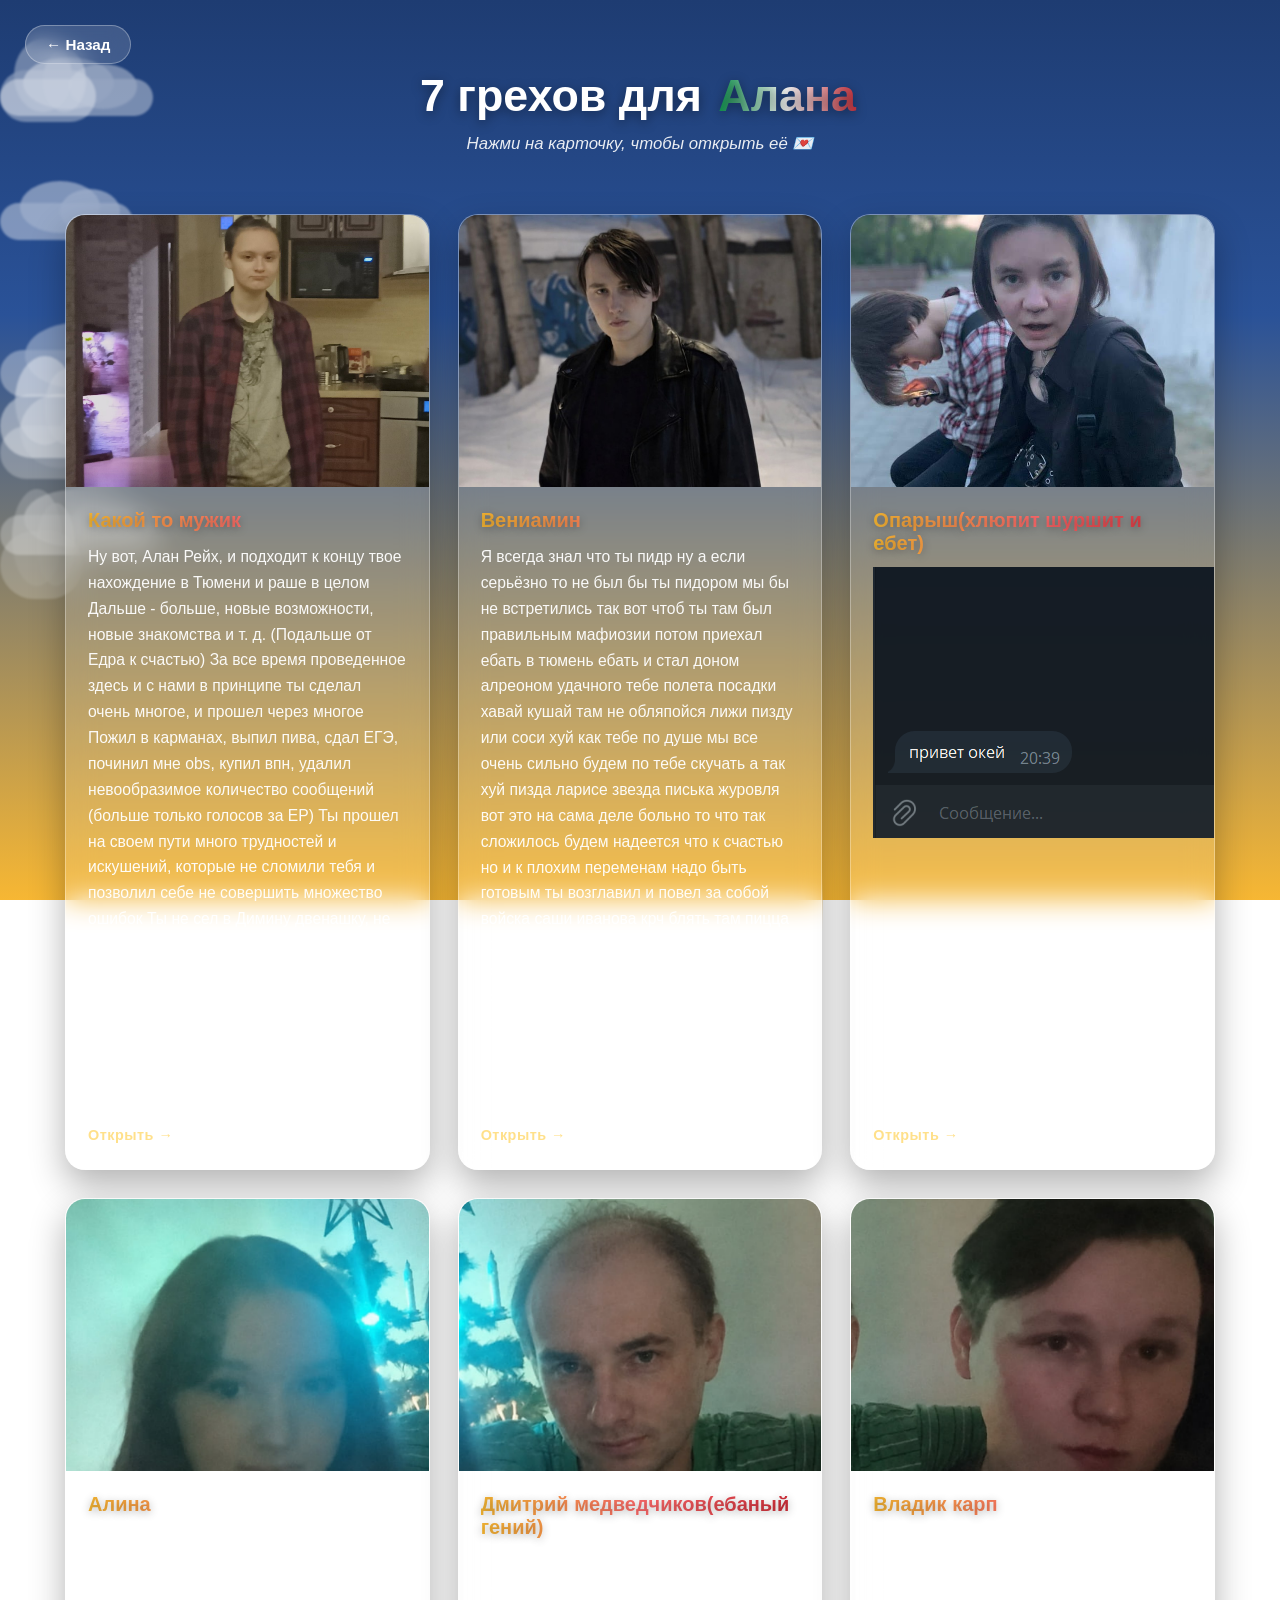
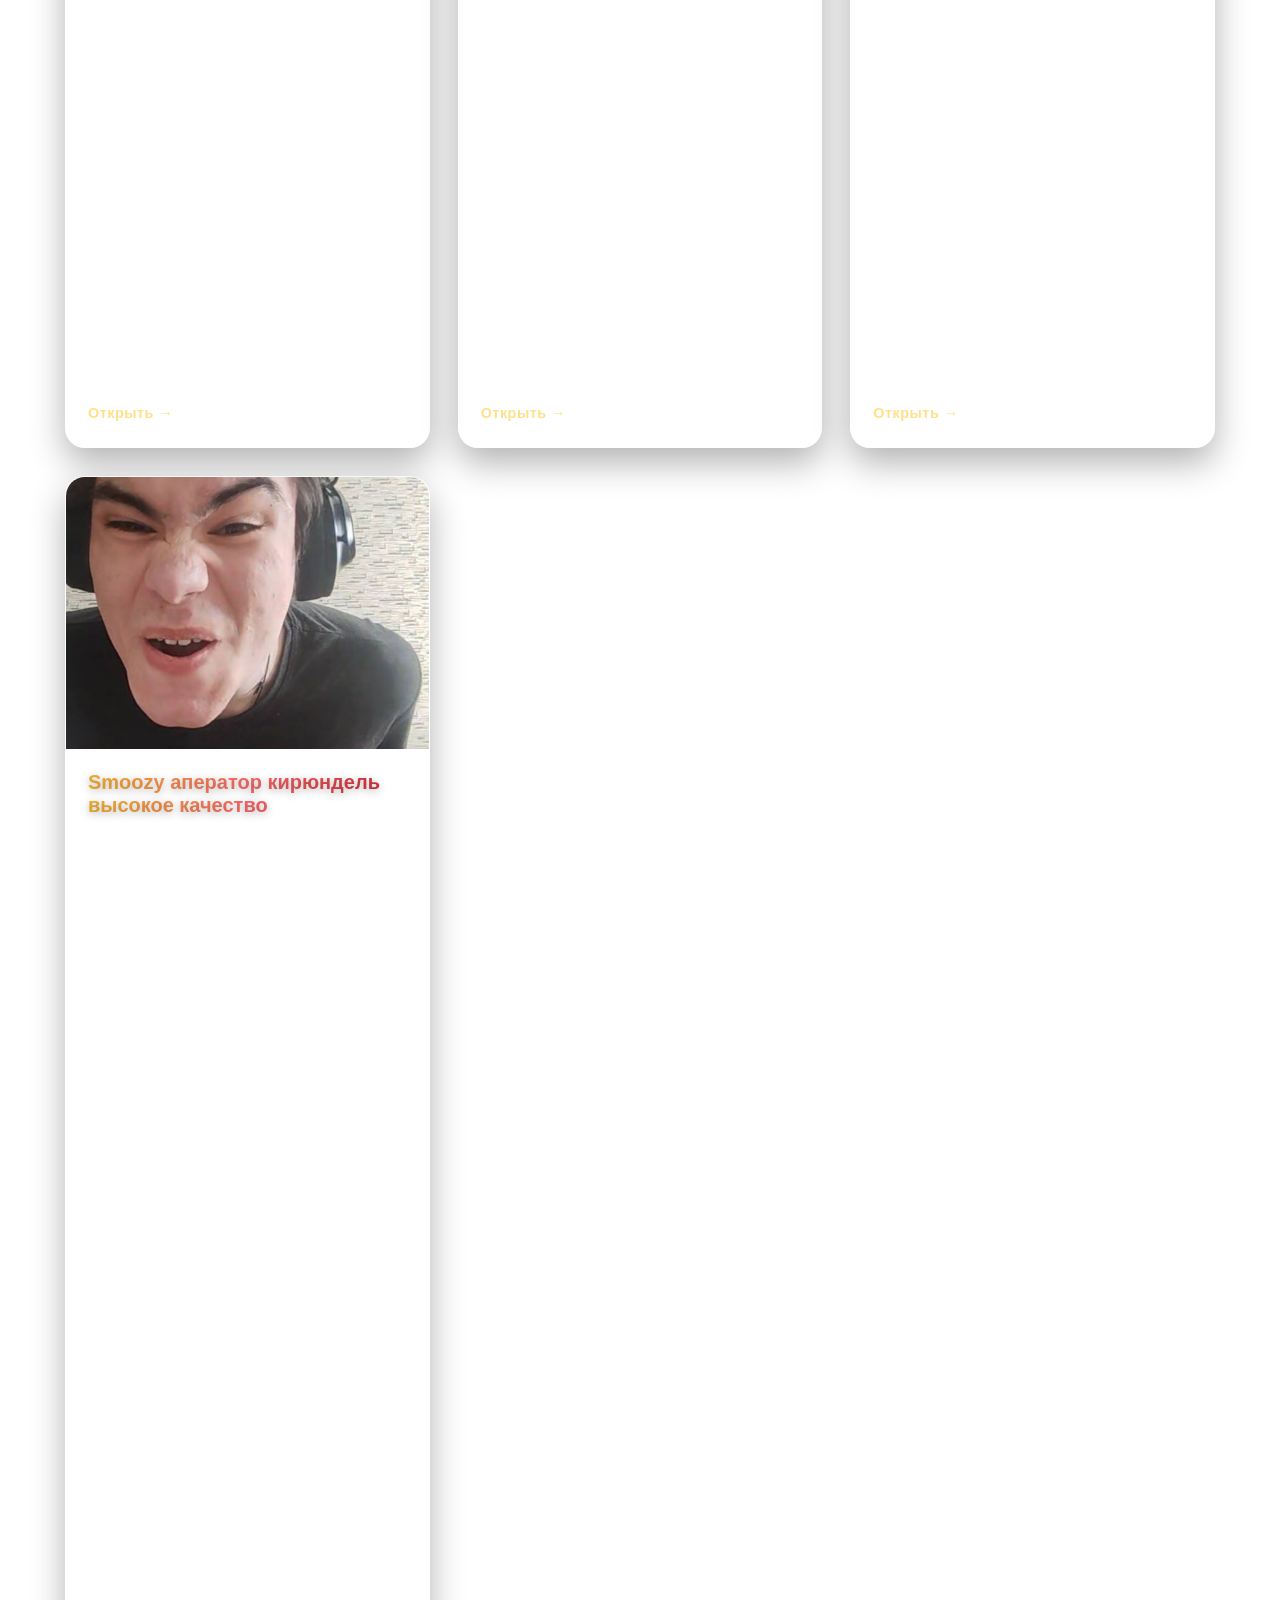
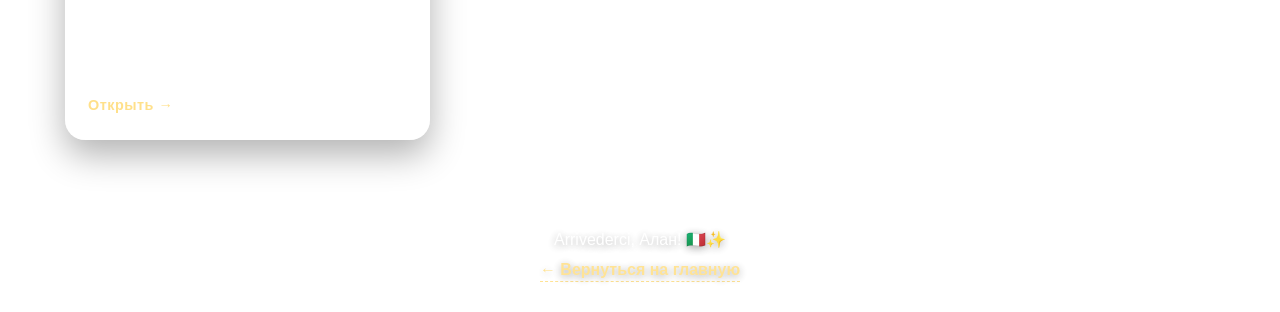
==== index2.html @ 6496cd5d "Add files via upload" ====
<!DOCTYPE html>
<html lang="ru">
<head>
    <meta charset="UTF-8">
    <meta name="viewport" content="width=device-width, initial-scale=1.0">
    <title>7 грехов для Алана Рейха 💌</title>
    <link rel="stylesheet" href="style2.css">
</head>
<body>
    <div class="sky">
        <div class="clouds" id="clouds"></div>
        <div class="plane" id="plane">✈️</div>
    </div>

    <header class="page-header">
        <a href="index.html" class="back-btn">← Назад</a>
        <h1 class="page-title">7 грехов для <span class="name">Алана</span></h1>
        <p class="page-subtitle">Нажми на карточку, чтобы открыть её 💌</p>
    </header>

    <main class="grid">

        <!-- ===== КАРТОЧКА 1 ===== -->
        <article class="wish-card" data-index="1">
            <div class="wish-image">
                <!-- ВСТАВЬ СВОЁ ИЗОБРАЖЕНИЕ -->
                <img src="Поздр1.jpg" alt="Поздравление 1">
            </div>
            <div class="wish-body">
                <h2 class="wish-title">Какой то мужик</h2>
                <p class="wish-text">
                    <!-- ВСТАВЬ СВОЁ ПОЗДРАВЛЕНИЕ -->
                    Ну вот, Алан Рейх, и подходит к концу твое нахождение в Тюмени и раше в целом

                    Дальше - больше, новые возможности, новые знакомства и т. д. (Подальше от Едра к счастью)
                    За все время проведенное здесь и с нами в принципе ты сделал очень многое, и прошел через многое
                    Пожил в карманах, выпил пива, сдал ЕГЭ, починил мне obs, купил впн, удалил невообразимое количество сообщений (больше только голосов за ЕР)

                    Ты прошел на своем пути много трудностей и искушений, которые не сломили тебя и позволил себе не совершить множество ошибок
                    Ты не сел в Димину двенашку, не смотрел на сиськи Лизы Галимовой, не устроился работать (в Чико), не сходил на страшный квест

                    В общем перечислять можно бесконечно, в любом случае это все, впереди абсолютно другая, можно сказать новая жизнь и я желаю тебе в ней удачи

                    Алан Рейх, с днем рождения!
                </p>
                <span class="wish-hint">Открыть →</span>
            </div>
        </article>

        <!-- ===== КАРТОЧКА 2 ===== -->
        <article class="wish-card" data-index="2">
            <div class="wish-image">
                <img src="Поздр2.jpg" alt="Поздравление 2">
            </div>
            <div class="wish-body">
                <h2 class="wish-title">Вениамин</h2>
                <p class="wish-text">
                    Я всегда знал что ты пидр ну а если серьёзно то не был бы ты пидором 
                    мы бы не встретились так вот чтоб ты там был правильным мафиозии 
                    потом приехал ебать в тюмень ебать и стал доном алреоном 
                    удачного тебе полета посадки хавай кушай там не обляпойся 
                    лижи пизду или соси хуй как тебе по душе мы все очень сильно будем по тебе скучать
                    а так хуй пизда ларисе звезда писька журовля вот это на сама деле больно то что так сложилось
                    будем надеется что к счастью но и к плохим переменам надо быть готовым ты возглавил и повел за собой войска саши иванова
                    крч блять там пицца говорят заебись ты попробуй скажешь потом все мы на там окажемся рано или поздно 
                    мне было весело с тобой на концертах давай, хуй у тебя нормальный 
                </p>
                <span class="wish-hint">Открыть →</span>
            </div>
        </article>

        <!-- ===== КАРТОЧКА 3 ===== -->
        <article class="wish-card" data-index="3" data-modal-img="images/wish3-modal.png">
            <div class="wish-image">
                <img src="поздр3.jpg" alt="Поздравление 3">
            </div>
            <div class="wish-body">
                <h2 class="wish-title">Опарыш(хлюпит шуршит и ебет)</h2>
                <p class="wish-text"><img src="поздр3.png" alt="" class="wishln"></p>
                <span class="wish-hint">Открыть →</span>
            </div>
        </article>

        <!-- ===== КАРТОЧКА 4 ===== -->
        <article class="wish-card" data-index="4">
            <div class="wish-image">
                <img src="поздр4.png" alt="Поздравление 4">
            </div>
            <div class="wish-body">
                <h2 class="wish-title">Алина</h2>
                <p class="wish-text">
                    крч мда поздравляю с полетом приятной посадки, будь здоров чтоб тебя там учили заебись вообщем то да с голой жопой не ходи папердоли тебе в попу
                </p>
                <span class="wish-hint">Открыть →</span>
            </div>
        </article>

        <!-- ===== КАРТОЧКА 5 ===== -->
        <article class="wish-card" data-index="5">
            <div class="wish-image">
                <img src="поздр5.png" alt="Поздравление 5">
            </div>
            <div class="wish-body">
                <h2 class="wish-title">Дмитрий медведчиков(ебаный гений)</h2>
                <p class="wish-text">
                    Прив, надеюсь негры которые незаконно пересекли границу не примут тебя за типичную русскую Наташку и не изнасилуют, ну и надеюсь что маленькая и победоносная дойдет быстренько до твоего там села ебаного итальянского и мы там встретимся (Z), обоссы там за нас всех хату это пидораса ебаного Соловьева, надеюсь его ебаная спидозная шлюха мамаша здохнет в мучениях когда их вместе с ее ебаный ссынком повесят на столбах, короче в рот их ебать, давай там не скучай, в рот себе не кончай, на крайняк приезжай, ну и соси пидор ебаный, двенашка топ, доедет до Рима и обратно, не то что твой ебаный Ниссан Санни, короче, с днём рождения, соси
                </p>
                <span class="wish-hint">Открыть →</span>
            </div>
        </article>

        <!-- ===== КАРТОЧКА 6 ===== -->
        <article class="wish-card" data-index="6">
            <div class="wish-image">
                <img src="поздр6.png" alt="Поздравление 6">
            </div>
            <div class="wish-body">
                <h2 class="wish-title">Владик карп</h2>
                <p class="wish-text">
                    Ну чтож, вот этот момент и свершился. Ахаха, как будто в последний путь отправляем. Я хз, что писать, потому что хочу сказать всё вживую лично, уже изрядно выпившим) Но понимаю, что в тексте надо бы чтоб тоже чета осталось. Чтоб не спойлерить, просто скажу спасибо за всё. Поток воспоминаний просто с ума сойти. Пишу это и слёзы наворачиваются, ахах. В общем вот, основное скажу потом. Очень жду новой встречи, новой посиделки, новой поездки
                </p>
                <span class="wish-hint">Открыть →</span>
            </div>
        </article>

        <!-- ===== КАРТОЧКА 7 ===== -->
        <article class="wish-card" data-index="7">
            <div class="wish-image">
                <!-- ВСТАВЬ СВОЁ ИЗОБРАЖЕНИЕ -->
                <img src="поздр7.jpg" alt="Поздравление 7">
            </div>
            <div class="wish-body">
                <h2 class="wish-title">Smoozy аператор кирюндель высокое качество</h2>
                <p class="wish-text">
                    <!-- ВСТАВЬ СВОЁ ПОЗДРАВЛЕНИЕ -->
                    Сегодня отмечается годовая дата твоего существования — событие, статистически неизбежное для всех живых организмов, но не менее любопытное с точки зрения демографии.

                    Констатирую с научной беспристрастностью: твоё предстоящее отбытие представляет собой процесс, вызывающий у меня положительную эмоциональную реакцию, сравнимую с чувством облегчения после устранения переменной, ранее вносившей помехи в стабильность системы.

                    Что касается дальнейшего пребывания в данной локации — прогностическая модель указывает на низкую вероятность твоего возвращения, что можно расценивать как благоприятный исход для среды в целом.

                    Отдельного упоминания заслуживает объект зависти: в отличие от прочих элементов системы, обречённых на длительную стагнацию (в просторечии — «гниение») в текущих условиях, ты избегаешь этой участи. Отмечу это без злорадства, чисто в констатирующем ключе.

                    Пожелание удачи опускаю как избыточное — согласно имеющимся данным, ты уже находишься в зоне статистически повышенного везения.

                    Единственное, что остаётся пожелать — сохранение текущего уровня эрудиции, поскольку деградация данного параметра наблюдается повсеместно, и было бы жаль, если бы ты пополнил эту выборку.

                    
                </p>
                <span class="wish-hint">Открыть →</span>
            </div>
        </article>
    </main>

    <!-- ===== МОДАЛЬНОЕ ОКНО ===== -->
    <div class="modal" id="modal" aria-hidden="true">
        <div class="modal-backdrop" data-close></div>
        <div class="modal-content" role="dialog" aria-modal="true">
            <button class="modal-close" id="modalClose" aria-label="Закрыть">×</button>

            <div class="modal-image">
                <img src="" alt="" id="modalImg">
            </div>

            <div class="modal-body">
                <h2 class="modal-title" id="modalTitle"></h2>
                <p class="modal-text" id="modalText"></p>
                <div class="modal-nav">
                    <button class="modal-prev" id="modalPrev">← Пред.</button>
                    <span class="modal-counter" id="modalCounter">1 / 6</span>
                    <button class="modal-next" id="modalNext">След. →</button>
                </div>
            </div>
        </div>
    </div>

    <footer class="footer">
        <p>Arrivederci, Алан! 🇮🇹✨</p>
        <a href="index.html" class="footer-link">← Вернуться на главную</a>
    </footer>

    <script src="script2.js"></script>
</body>
</html>
---- style2.css ----
* {
    margin: 0;
    padding: 0;
    box-sizing: border-box;
}

body {
    font-family: 'Segoe UI', 'Helvetica Neue', Arial, sans-serif;
    min-height: 100vh;
    background: linear-gradient(180deg, #1e3c72 0%, #2a5298 35%, #f7b733 100%);
    background-attachment: fixed;
    color: #fff;
    overflow-x: hidden;
    position: relative;
}

/* Небо */
.sky {
    position: fixed;
    inset: 0;
    overflow: hidden;
    z-index: 0;
    pointer-events: none;
}

.cloud {
    position: absolute;
    background: rgba(255, 255, 255, 0.75);
    border-radius: 50px;
    filter: blur(1px);
    animation: drift linear infinite;
}

.cloud::before,
.cloud::after {
    content: '';
    position: absolute;
    background: inherit;
    border-radius: 50%;
}

.cloud::before {
    width: 60%;
    height: 140%;
    top: -60%;
    left: 15%;
}

.cloud::after {
    width: 45%;
    height: 120%;
    top: -40%;
    right: 10%;
}

@keyframes drift {
    from { transform: translateX(-30vw); }
    to   { transform: translateX(130vw); }
}

.plane {
    position: fixed;
    font-size: 2.2rem;
    top: 12%;
    left: -10%;
    z-index: 1;
    animation: fly 22s linear infinite;
    filter: drop-shadow(0 4px 6px rgba(0, 0, 0, 0.3));
}

@keyframes fly {
    0%   { left: -10%; top: 18%; transform: rotate(8deg); }
    50%  { top: 10%; }
    100% { left: 110%; top: 15%; transform: rotate(8deg); }
}

/* Заголовок страницы */
.page-header {
    position: relative;
    z-index: 2;
    text-align: center;
    padding: 70px 20px 30px;
}

.back-btn {
    position: absolute;
    top: 25px;
    left: 25px;
    display: inline-block;
    padding: 10px 20px;
    background: rgba(255, 255, 255, 0.15);
    backdrop-filter: blur(10px);
    -webkit-backdrop-filter: blur(10px);
    border: 1px solid rgba(255, 255, 255, 0.3);
    border-radius: 50px;
    color: #fff;
    text-decoration: none;
    font-weight: 600;
    font-size: 0.95rem;
    transition: all 0.25s ease;
}

.back-btn:hover {
    background: rgba(255, 255, 255, 0.28);
    transform: translateX(-3px);
}

.page-title {
    font-size: clamp(1.8rem, 4.5vw, 2.8rem);
    font-weight: 800;
    margin-bottom: 12px;
    text-shadow: 0 3px 12px rgba(0, 0, 0, 0.4);
}

.page-title .name {
    background: linear-gradient(90deg, #009246, #ffffff, #ce2b37);
    -webkit-background-clip: text;
    background-clip: text;
    -webkit-text-fill-color: transparent;
    display: inline-block;
    padding: 0 4px;
}

.page-subtitle {
    font-size: 1.05rem;
    opacity: 0.9;
    font-style: italic;
}

/* Сетка карточек */
.grid {
    position: relative;
    z-index: 2;
    display: grid;
    grid-template-columns: repeat(auto-fit, minmax(280px, 1fr));
    gap: 28px;
    max-width: 1200px;
    margin: 0 auto;
    padding: 30px 25px 60px;
}

/* Карточка */
.wish-card {
    background: rgba(255, 255, 255, 0.12);
    backdrop-filter: blur(14px);
    -webkit-backdrop-filter: blur(14px);
    border: 1px solid rgba(255, 255, 255, 0.3);
    border-radius: 20px;
    overflow: hidden;
    box-shadow: 0 15px 35px rgba(0, 0, 0, 0.3);
    transition: transform 0.35s ease, box-shadow 0.35s ease;
    display: flex;
    flex-direction: column;
    animation: fadeUp 0.8s ease both;
}

.wish-card:nth-child(1) { animation-delay: 0.05s; }
.wish-card:nth-child(2) { animation-delay: 0.15s; }
.wish-card:nth-child(3) { animation-delay: 0.25s; }
.wish-card:nth-child(4) { animation-delay: 0.35s; }
.wish-card:nth-child(5) { animation-delay: 0.45s; }
.wish-card:nth-child(6) { animation-delay: 0.55s; }

@keyframes fadeUp {
    from { opacity: 0; transform: translateY(40px); }
    to   { opacity: 1; transform: translateY(0); }
}

.wish-card:hover {
    transform: translateY(-8px) scale(1.02);
    box-shadow: 0 25px 50px rgba(0, 0, 0, 0.45);
}

/* Изображение */
.wish-image {
    width: 100%;
    aspect-ratio: 4 / 3;
    overflow: hidden;
    background: rgba(0, 0, 0, 0.2);
}

.wish-image img {
    width: 100%;
    height: 100%;
    object-fit: cover;
    display: block;
    transition: transform 0.5s ease;
}

.wish-card:hover .wish-image img {
    transform: scale(1.08);
}

/* Тело карточки */
.wish-body {
    padding: 22px 22px 26px;
    flex: 1;
    display: flex;
    flex-direction: column;
}

.wish-title {
    font-size: 1.25rem;
    font-weight: 700;
    margin-bottom: 12px;
    color: #ffe08a;
    text-shadow: 0 2px 8px rgba(0, 0, 0, 0.3);
     background: linear-gradient(90deg, #f7b733, #ff6b6b, #ce2b37);
    -webkit-background-clip: text;
    background-clip: text;
    -webkit-text-fill-color: transparent;
    color: transparent;
}

.wish-text {
    font-size: 0.98rem;
    line-height: 1.65;
    opacity: 0.95;
    flex: 1;
}

/* Футер */
.footer {
    position: relative;
    z-index: 2;
    text-align: center;
    padding: 30px 20px;
    font-size: 1rem;
    opacity: 0.9;
    text-shadow: 0 2px 8px rgba(0, 0, 0, 0.4);
}

.footer-link {
    display: inline-block;
    margin-top: 12px;
    color: #ffe08a;
    text-decoration: none;
    font-weight: 600;
    border-bottom: 1px dashed #ffe08a;
    padding-bottom: 2px;
    transition: opacity 0.2s ease;
}

.footer-link:hover {
    opacity: 0.75;
}

/* Адаптив */
@media (max-width: 600px) {
    .page-header {
        padding: 80px 15px 20px;
    }

    .back-btn {
        top: 18px;
        left: 15px;
        padding: 8px 16px;
        font-size: 0.88rem;
    }

    .grid {
        padding: 20px 15px 45px;
        gap: 20px;
    }

    .wish-body {
        padding: 18px;
    }
}

/* ===== Подсказка "Открыть →" ===== */
.wish-hint {
    display: inline-block;
    margin-top: 14px;
    font-size: 0.9rem;
    font-weight: 700;
    color: #ffe08a;
    letter-spacing: 0.5px;
    transition: transform 0.25s ease;
}

.wish-card {
    cursor: pointer;
}

.wish-card:hover .wish-hint {
    transform: translateX(6px);
}

/* ===== Модальное окно ===== */
.modal {
    position: fixed;
    inset: 0;
    z-index: 1000;
    display: none;
    align-items: center;
    justify-content: center;
    padding: 20px;
}

.modal.open {
    display: flex;
    animation: modalFade 0.3s ease;
}

@keyframes modalFade {
    from { opacity: 0; }
    to   { opacity: 1; }
}

.modal-backdrop {
    position: absolute;
    inset: 0;
    background: rgba(0, 0, 0, 0.75);
    backdrop-filter: blur(6px);
    -webkit-backdrop-filter: blur(6px);
    cursor: pointer;
}

.modal-content {
    position: relative;
    background: rgba(30, 60, 114, 0.85);
    backdrop-filter: blur(20px);
    -webkit-backdrop-filter: blur(20px);
    border: 1px solid rgba(255, 255, 255, 0.25);
    border-radius: 22px;
    max-width: 720px;
    width: 100%;
    max-height: 90vh;
    overflow: hidden;
    display: flex;
    flex-direction: column;
    box-shadow: 0 30px 80px rgba(0, 0, 0, 0.6);
    animation: modalPop 0.35s cubic-bezier(0.18, 0.89, 0.32, 1.28);
}

@keyframes modalPop {
    from { transform: scale(0.85) translateY(30px); opacity: 0; }
    to   { transform: scale(1) translateY(0); opacity: 1; }
}

.modal-close {
    position: absolute;
    top: 14px;
    right: 14px;
    z-index: 3;
    width: 42px;
    height: 42px;
    border-radius: 50%;
    border: none;
    background: rgba(255, 255, 255, 0.18);
    color: #fff;
    font-size: 1.6rem;
    line-height: 1;
    cursor: pointer;
    display: flex;
    align-items: center;
    justify-content: center;
    transition: background 0.2s ease, transform 0.2s ease;
}

.modal-close:hover {
    background: rgba(206, 43, 55, 0.85);
    transform: rotate(90deg);
}

.modal-image {
    width: 100%;
    max-height: 45vh;
    overflow: hidden;
    background: rgba(0, 0, 0, 0.3);
    flex-shrink: 0;
}

.modal-image img {
    width: 100%;
    height: 100%;
    max-height: 45vh;
    object-fit: cover;
    display: block;
}

.modal-body {
    padding: 26px 30px 24px;
    overflow-y: auto;
}

.modal-title {
    font-size: 1.5rem;
    font-weight: 800;
    color: #ffe08a;
    margin-bottom: 14px;
    text-shadow: 0 2px 8px rgba(0, 0, 0, 0.4);
}

.modal-text {
    font-size: 1.05rem;
    line-height: 1.7;
    opacity: 0.96;
    margin-bottom: 24px;
    white-space: pre-line;
}

.modal-nav {
    display: flex;
    align-items: center;
    justify-content: space-between;
    gap: 12px;
    border-top: 1px solid rgba(255, 255, 255, 0.2);
    padding-top: 18px;
}

.modal-prev,
.modal-next {
    background: rgba(255, 255, 255, 0.15);
    border: 1px solid rgba(255, 255, 255, 0.3);
    color: #fff;
    padding: 10px 18px;
    border-radius: 50px;
    cursor: pointer;
    font-weight: 600;
    font-size: 0.95rem;
    transition: all 0.2s ease;
}

.modal-prev:hover,
.modal-next:hover {
    background: rgba(255, 255, 255, 0.3);
    transform: translateY(-2px);
}

.modal-prev:disabled,
.modal-next:disabled {
    opacity: 0.35;
    cursor: not-allowed;
    transform: none;
}

.modal-counter {
    font-size: 0.95rem;
    font-weight: 700;
    opacity: 0.85;
}

/* Блокируем скролл body когда модалка открыта */
body.modal-open {
    overflow: hidden;
}

/* Адаптив для модалки */
@media (max-width: 600px) {
    .modal-content {
        max-height: 95vh;
        border-radius: 18px;
    }

    .modal-image {
        max-height: 38vh;
    }

    .modal-image img {
        max-height: 38vh;
    }

    .modal-body {
        padding: 20px 20px 18px;
    }

    .modal-title {
        font-size: 1.25rem;
    }

    .modal-text {
        font-size: 0.98rem;
    }

    .modal-prev,
    .modal-next {
        padding: 8px 14px;
        font-size: 0.88rem;
    }

    .modal-close {
        width: 36px;
        height: 36px;
        font-size: 1.4rem;
        top: 10px;
        right: 10px;
    }
}

.modal-text img {
    width: 100%;
    max-width: 100%;
}
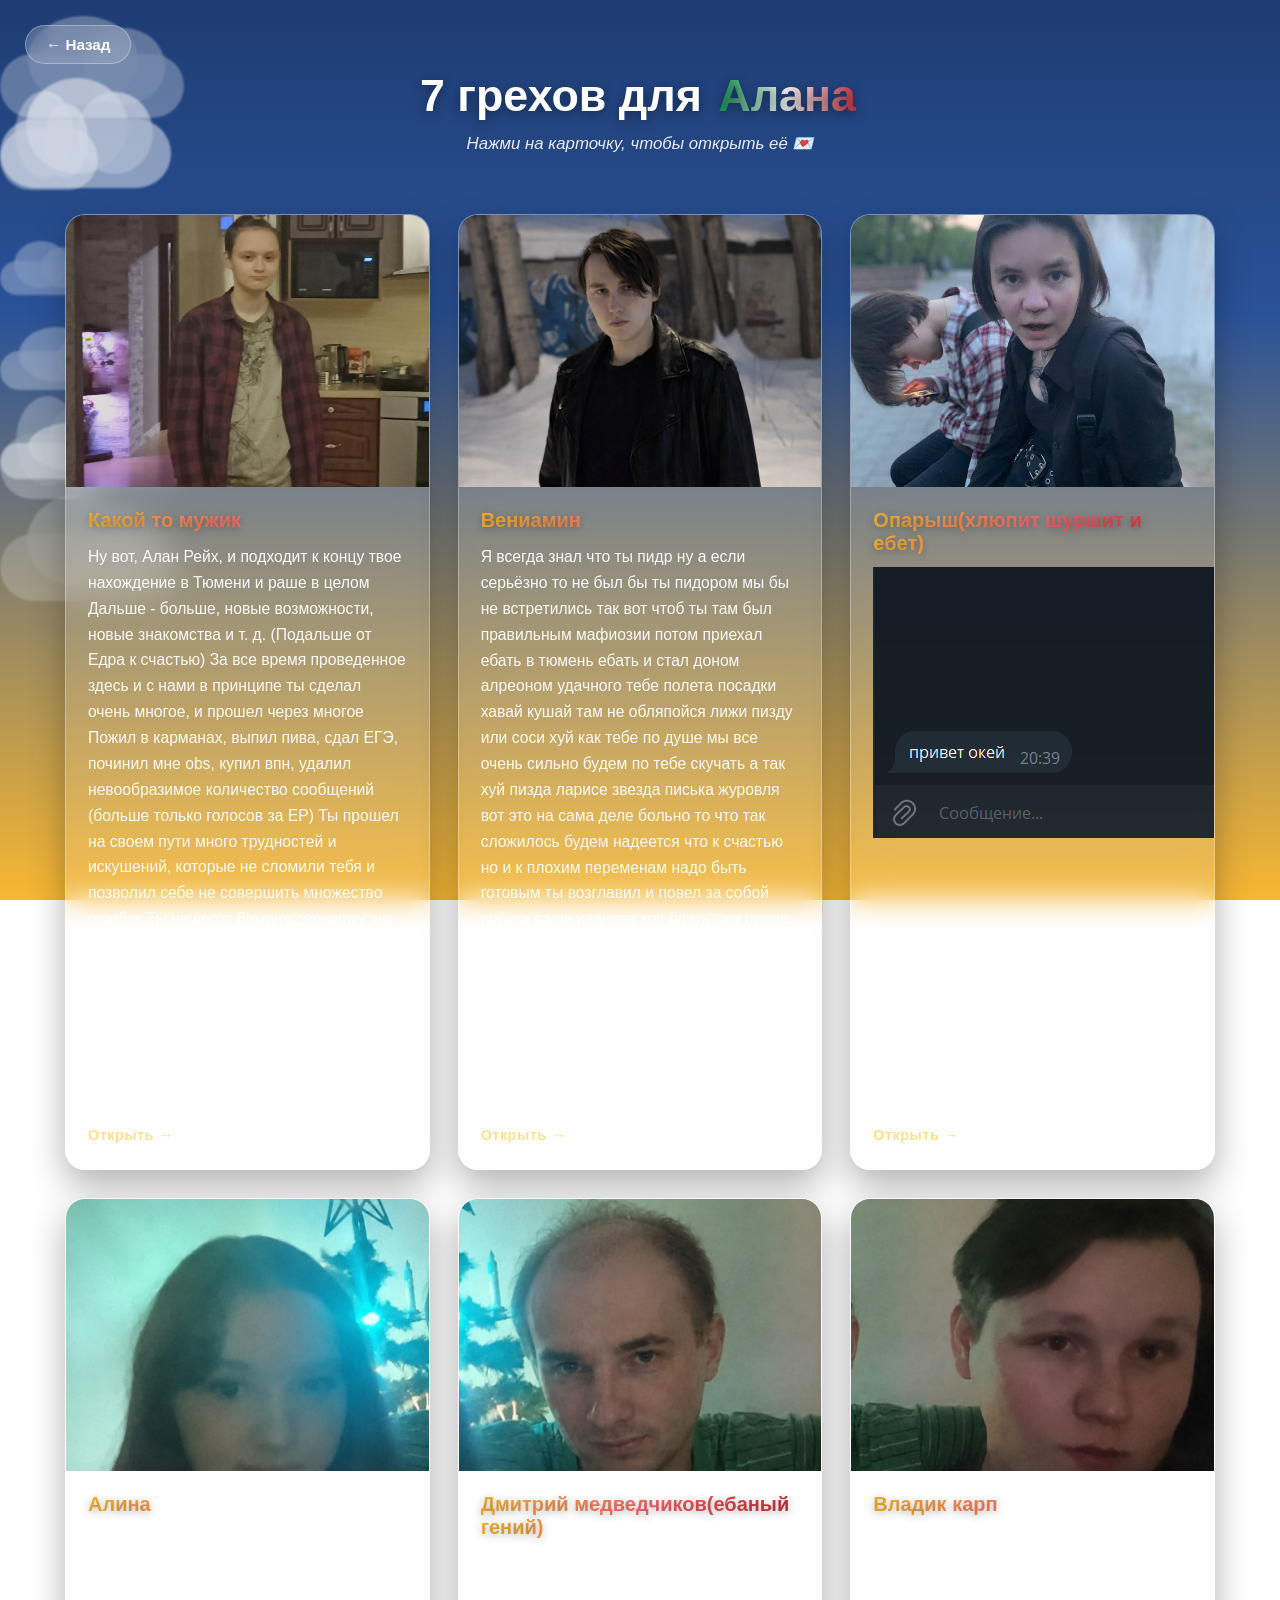
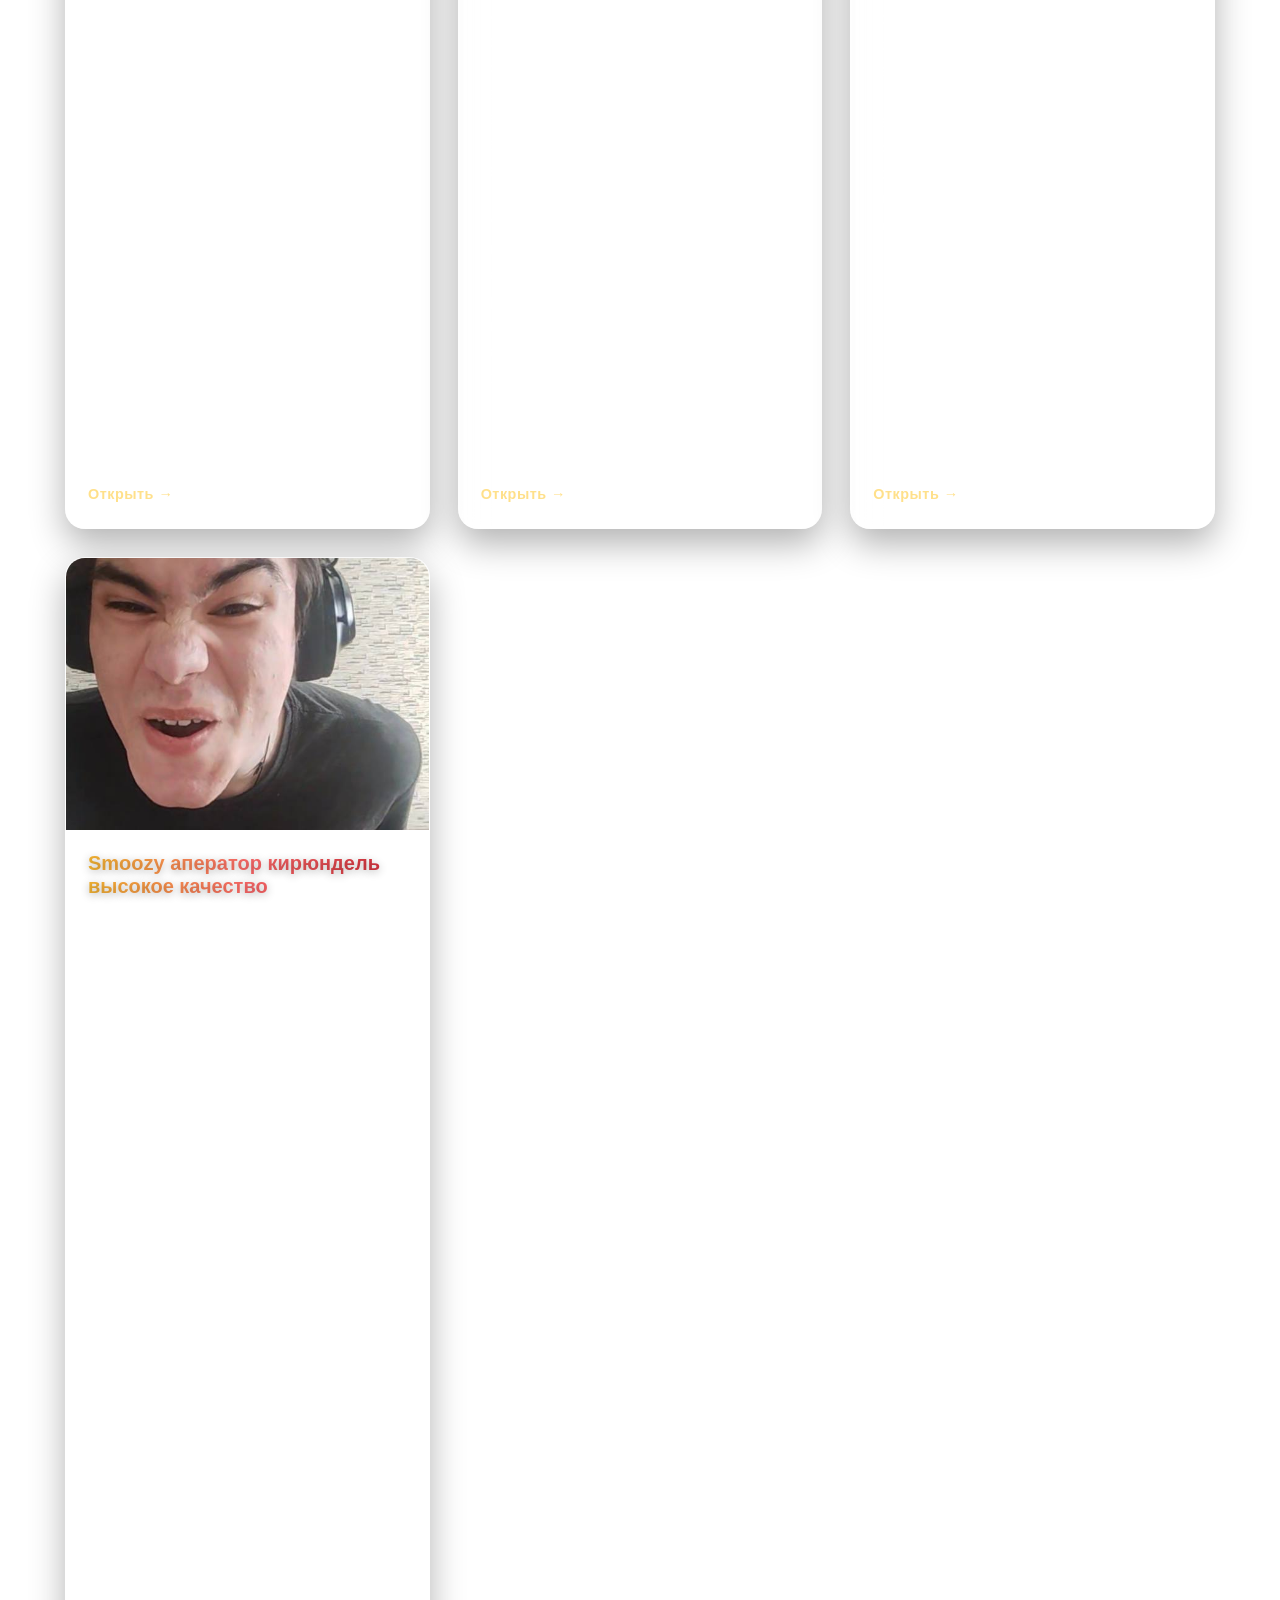
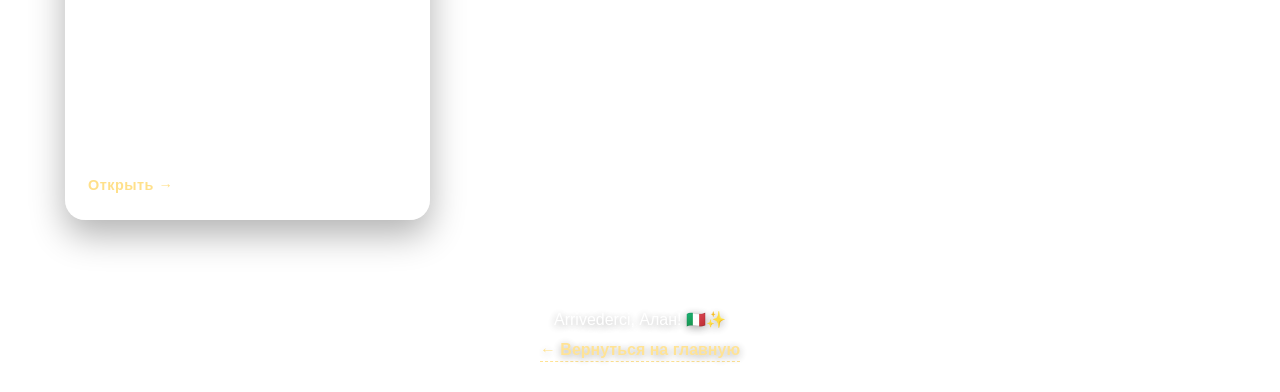
==== commit 2699be61: "Update index2.html" ====
--- a/index2.html
+++ b/index2.html
@@ -89,7 +89,8 @@
             <div class="wish-body">
                 <h2 class="wish-title">Алина</h2>
                 <p class="wish-text">
-                    крч мда поздравляю с полетом приятной посадки, будь здоров чтоб тебя там учили заебись вообщем то да с голой жопой не ходи папердоли тебе в попу
+                    крч мда поздравляю с полетом приятной посадки, будь здоров чтоб тебя там учили заебись вообщем то да с голой жопой не ходи папердоли тебе в попу(Сообщение вениамина потому что я думал что алина не успеет отправить сообщение)
+                    На а теперь моё сообщение буря мыслей, не знаю как передать и описать все. хочу сказать, что очень рада знакомству с тобой. Вспоминаю, как мы первый раз все собрались на даче в честь дня рождения Влада и как я переживала, что меня не примут и будут ко мне плохо относиться.  Тогда ты мне лично сказал очень добрые и важные слова, в которых я очень нуждалась и теперь я часто вспоминаю тот момент с большим теплом в душе.  Ты важен для каждого из нас по особенному и мы желаем тебе всего самого лучшего в новом месте и всегда ждем тебя на родине, дома.  В добрый путь! ❤
                 </p>
                 <span class="wish-hint">Открыть →</span>
             </div>
@@ -181,4 +182,4 @@
 
     <script src="script2.js"></script>
 </body>
-</html>+</html>
